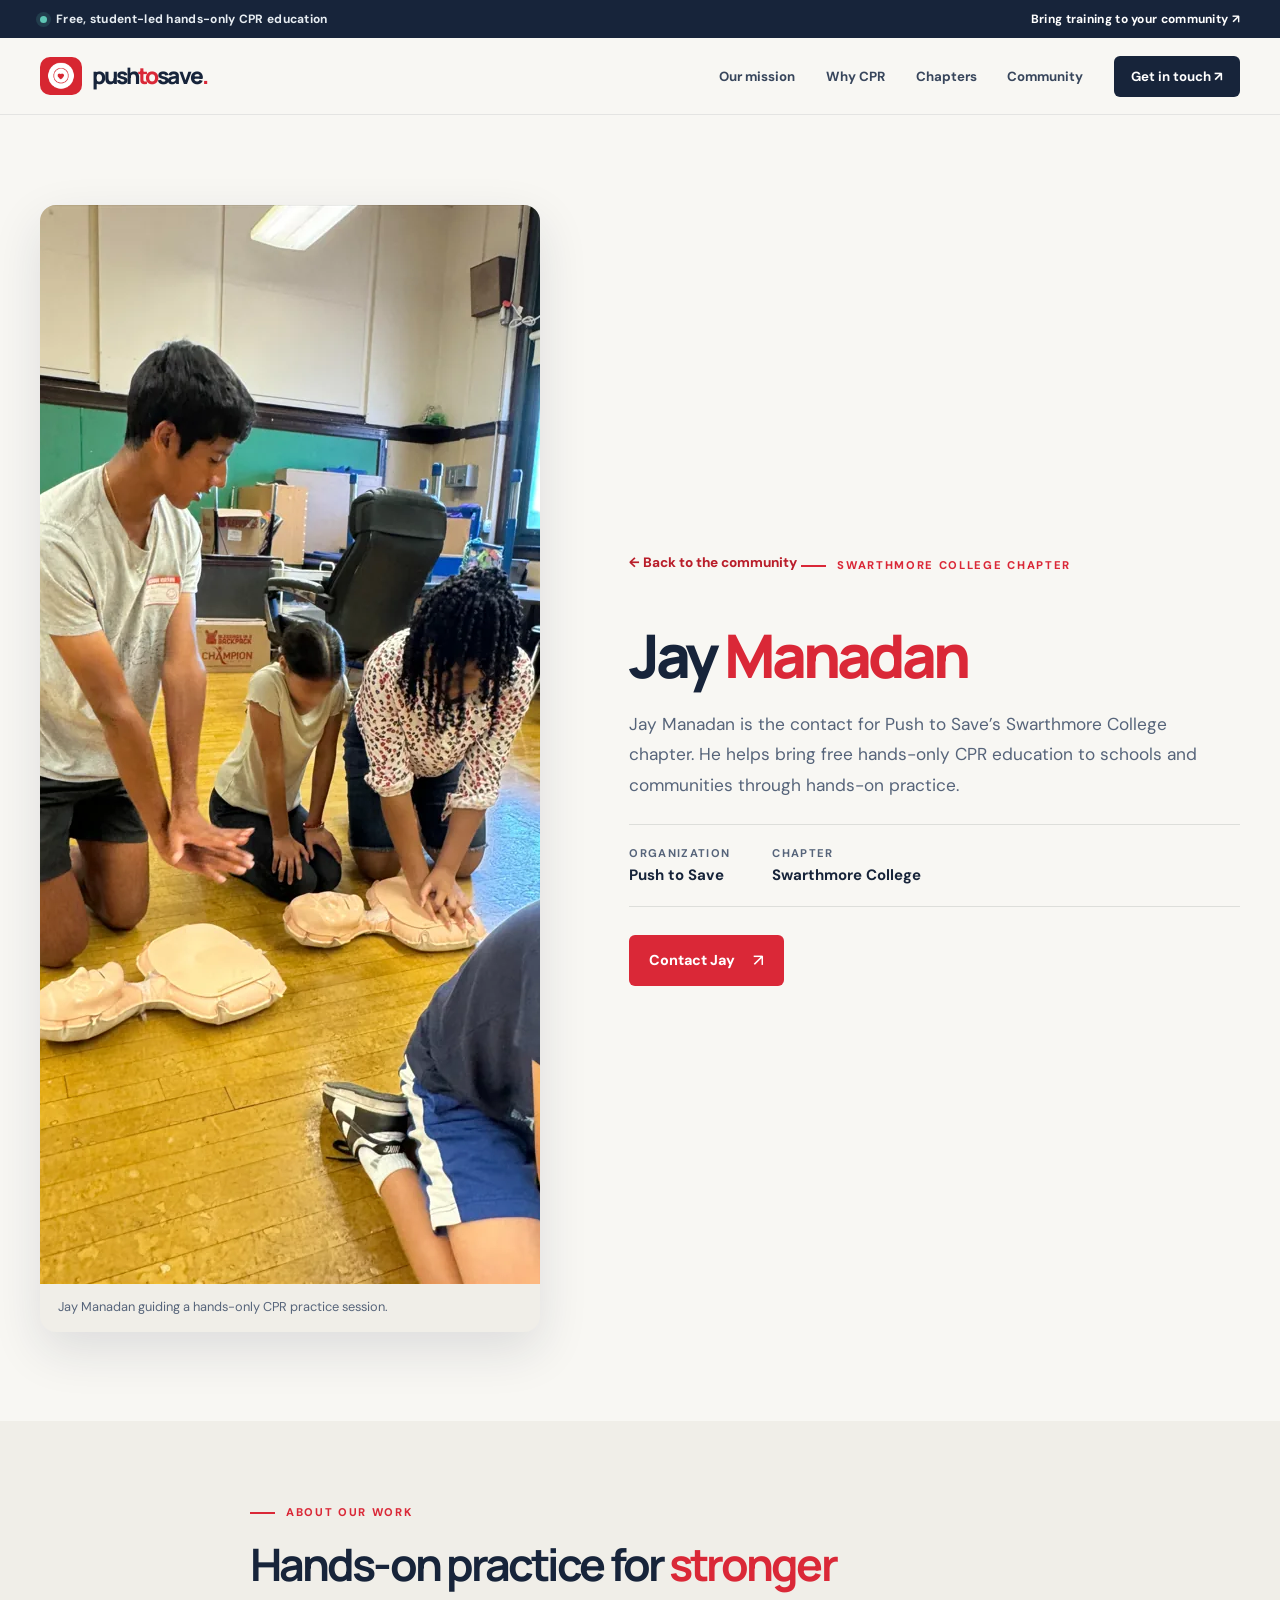
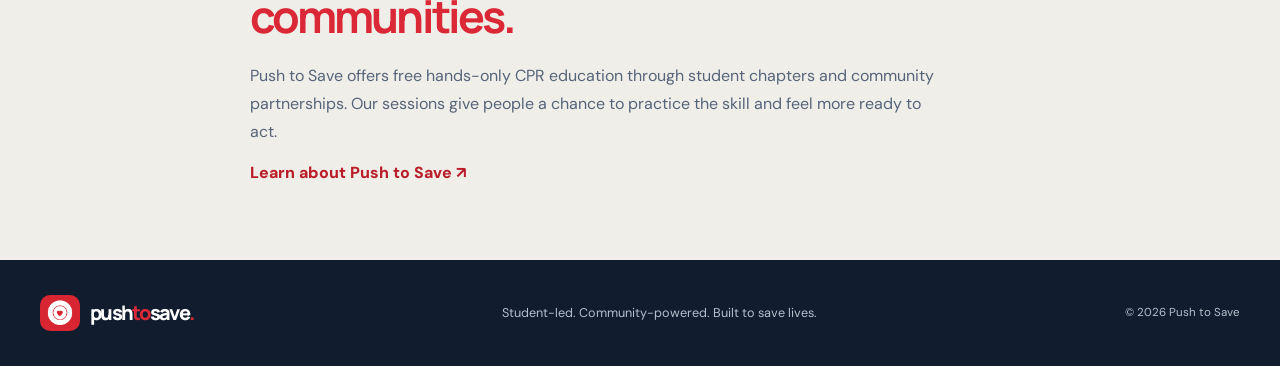
==== jay-manadan.html @ 49836dcf "Optimize Jay and Leena photos and add image search pages" ====
<!DOCTYPE html>
<html lang="en">
  <head>
    <meta charset="utf-8">
    <meta name="viewport" content="width=device-width, initial-scale=1">
    <meta name="theme-color" content="#17243a">
    <meta name="robots" content="index,follow,max-image-preview:large">
    <meta name="description" content="Meet Jay Manadan of Push to Save’s Swarthmore College chapter and see him teaching hands-only CPR.">
    <title>Jay Manadan | Push to Save CPR Education</title>
    <link rel="canonical" href="https://www.pushtosavelives.org/jay-manadan.html">
    <meta property="og:type" content="profile">
    <meta property="og:url" content="https://www.pushtosavelives.org/jay-manadan.html">
    <meta property="og:title" content="Jay Manadan | Push to Save">
    <meta property="og:description" content="Meet Jay Manadan of Push to Save’s Swarthmore College chapter and see him teaching hands-only CPR.">
    <meta property="og:image" content="https://www.pushtosavelives.org/images/jay-manadan-hands-only-cpr-807.webp">
    <script type="application/ld+json">{"@context":"https://schema.org","@type":"ProfilePage","@id":"https://www.pushtosavelives.org/jay-manadan.html#profile","url":"https://www.pushtosavelives.org/jay-manadan.html","name":"Jay Manadan | Push to Save","primaryImageOfPage":"https://www.pushtosavelives.org/images/jay-manadan-hands-only-cpr-807.webp","mainEntity":{"@type":"Person","@id":"https://www.pushtosavelives.org/jay-manadan.html#person","name":"Jay Manadan","description":"Push to Save chapter contact at Swarthmore College, helping bring free hands-only CPR education to schools and communities.","image":"https://www.pushtosavelives.org/images/jay-manadan-hands-only-cpr-807.webp","affiliation":{"@type":"Organization","name":"Push to Save","url":"https://www.pushtosavelives.org/"}}}</script>
    <link rel="icon" type="image/png" href="./Push%20To%20Save%20.png">
    <link rel="preconnect" href="https://fonts.googleapis.com">
    <link rel="preconnect" href="https://fonts.gstatic.com" crossorigin>
    <link href="https://fonts.googleapis.com/css2?family=DM+Sans:wght@400;500;600;700&family=Manrope:wght@400;500;600;700;800&display=swap" rel="stylesheet">
    <link rel="stylesheet" href="./styles.css">
    <script src="./script.js" defer></script>
  </head>
  <body>
    <a class="skip-link" href="#main">Skip to content</a>
    <div class="announcement">
      <div class="container announcement-inner">
        <span><span class="announcement-dot" aria-hidden="true"></span> Free, student-led hands-only CPR education</span>
        <a href="./#contact">Bring training to your community ↗</a>
      </div>
    </div>
    <header class="site-header">
      <div class="container header-inner">
        <a class="brand" href="./" aria-label="Push to Save home">
          <img src="./Push%20To%20Save%20.png" width="42" height="38" alt="">
          <span>push<span class="brand-accent">to</span>save<span class="brand-period">.</span></span>
        </a>
        <button class="menu-toggle" type="button" aria-expanded="false" aria-controls="primary-nav" aria-label="Open menu"><span></span><span></span><span></span></button>
        <nav id="primary-nav" class="primary-nav" aria-label="Primary navigation">
          <a href="./#mission">Our mission</a>
          <a href="./#why-cpr">Why CPR</a>
          <a href="./#chapters">Chapters</a>
          <a href="./#community">Community</a>
          <a class="nav-cta" href="./#contact">Get in touch ↗</a>
        </nav>
      </div>
    </header>
    <main id="main">
      <section class="profile-hero" aria-labelledby="profile-title">
        <div class="container profile-grid">
          <figure class="profile-photo">
            <img
              src="./images/jay-manadan-hands-only-cpr-807.webp"
              srcset="./images/jay-manadan-hands-only-cpr-480.webp 480w, ./images/jay-manadan-hands-only-cpr-807.webp 807w"
              sizes="(max-width: 800px) calc(100vw - 48px), 42vw"
              width="807"
              height="1079"
              alt="Jay Manadan guiding students through hands-only CPR practice"
              fetchpriority="high">
            <figcaption>Jay Manadan guiding a hands-only CPR practice session.</figcaption>
          </figure>
          <div class="profile-copy">
            <a class="profile-back" href="./#community">← Back to the community</a>
            <span class="eyebrow"><span class="eyebrow-line" aria-hidden="true"></span> Swarthmore College chapter</span>
            <h1 id="profile-title">Jay <em>Manadan</em></h1>
            <p class="profile-intro">Jay Manadan is the contact for Push to Save’s Swarthmore College chapter. He helps bring free hands-only CPR education to schools and communities through hands-on practice.</p>
            <div class="profile-details">
              <div><span>Organization</span><strong>Push to Save</strong></div>
              <div><span>Chapter</span><strong>Swarthmore College</strong></div>
            </div>
            <a class="button button-red" href="mailto:jmanada1@swarthmore.edu?subject=Push%20to%20Save%20chapter">Contact Jay <span aria-hidden="true">↗</span></a>
          </div>
        </div>
      </section>
      <section class="profile-about" aria-labelledby="profile-about-title">
        <div class="container profile-about-inner">
          <span class="eyebrow"><span class="eyebrow-line" aria-hidden="true"></span> About our work</span>
          <h2 id="profile-about-title">Hands-on practice for <em>stronger communities.</em></h2>
          <p>Push to Save offers free hands-only CPR education through student chapters and community partnerships. Our sessions give people a chance to practice the skill and feel more ready to act.</p>
          <a href="./#mission">Learn about Push to Save ↗</a>
        </div>
      </section>
    </main>
    <footer class="site-footer">
      <div class="container footer-inner">
        <a class="brand footer-brand" href="./" aria-label="Push to Save home">
          <img src="./Push%20To%20Save%20.png" width="40" height="36" alt="">
          <span>push<span class="brand-accent">to</span>save<span class="brand-period">.</span></span>
        </a>
        <p>Student-led. Community-powered. Built to save lives.</p>
        <span>© 2026 Push to Save</span>
      </div>
    </footer>
  </body>
</html>
---- styles.css ----
:root {
  --ink: #17243a;
  --ink-soft: #56647a;
  --red: #da2837;
  --red-dark: #b91e2a;
  --paper: #f8f7f3;
  --cream: #f0eee8;
  --line: #dddeda;
  --mint: #d7efea;
  --teal: #5fc6b5;
  --shadow: 0 18px 50px rgba(23, 36, 58, 0.12);
}
*,
*::before,
*::after {
  box-sizing: border-box;
}
html {
  scroll-behavior: smooth;
}
body {
  margin: 0;
  background: var(--paper);
  color: var(--ink);
  font-family: "DM Sans", Arial, sans-serif;
  -webkit-font-smoothing: antialiased;
}
img {
  display: block;
  max-width: 100%;
}
a {
  color: inherit;
}
button {
  font: inherit;
}
::selection {
  background: #e9a6aa;
  color: var(--ink);
}
:focus-visible {
  outline: 3px solid var(--teal);
  outline-offset: 4px;
}
.container {
  width: min(100% - 48px, 1200px);
  margin-inline: auto;
}
.skip-link {
  position: absolute;
  top: -60px;
  left: 16px;
  background: var(--ink);
  color: #fff;
  padding: 12px 16px;
  z-index: 100;
}
.skip-link:focus {
  top: 12px;
}
.announcement {
  background: var(--ink);
  color: #e7edf2;
  font-size: 0.75rem;
  font-weight: 700;
  letter-spacing: 0.025em;
}
.announcement-inner {
  min-height: 38px;
  display: flex;
  align-items: center;
  justify-content: space-between;
  gap: 16px;
}
.announcement-inner > span {
  display: flex;
  align-items: center;
  gap: 9px;
}
.announcement-dot {
  width: 7px;
  height: 7px;
  border-radius: 50%;
  background: var(--teal);
  box-shadow: 0 0 0 4px rgba(95, 198, 181, 0.15);
}
.announcement a {
  text-decoration: none;
  color: #fff;
}
.announcement a:hover {
  text-decoration: underline;
}
.site-header {
  position: sticky;
  top: 0;
  z-index: 50;
  background: rgba(248, 247, 243, 0.96);
  border-bottom: 1px solid rgba(23, 36, 58, 0.09);
  backdrop-filter: blur(16px);
}
.header-inner {
  min-height: 76px;
  display: flex;
  align-items: center;
  justify-content: space-between;
  gap: 28px;
}
.brand {
  display: inline-flex;
  align-items: center;
  gap: 10px;
  text-decoration: none;
  white-space: nowrap;
  font-family: Manrope, Arial, sans-serif;
  font-weight: 800;
  font-size: 1.42rem;
  letter-spacing: -0.085em;
  line-height: 1;
}
.brand img {
  border-radius: 10px;
}
.brand-accent,
.brand-period {
  color: var(--red);
}
.primary-nav {
  display: flex;
  align-items: center;
  gap: clamp(13px, 2.4vw, 32px);
}
.primary-nav > a {
  text-decoration: none;
  font-size: 0.83rem;
  font-weight: 700;
  color: #38465c;
  white-space: nowrap;
  transition: color 0.2s;
}
.primary-nav > a:hover {
  color: var(--red);
}
.primary-nav .nav-cta {
  padding: 12px 17px;
  background: var(--ink);
  color: #fff;
  border-radius: 6px;
}
.primary-nav .nav-cta:hover {
  background: var(--red);
  color: #fff;
}
.menu-toggle {
  display: none;
  border: 0;
  background: transparent;
  padding: 12px;
  cursor: pointer;
}
.menu-toggle span {
  display: block;
  width: 22px;
  height: 2px;
  background: var(--ink);
  margin: 5px 0;
  transition:
    transform 0.2s,
    opacity 0.2s;
}
section[id] {
  scroll-margin-top: 90px;
}
.hero {
  position: relative;
  overflow: hidden;
  background: var(--paper);
}
.hero-grid {
  display: grid;
  grid-template-columns: 1.08fr 0.92fr;
  gap: clamp(28px, 5vw, 72px);
  align-items: center;
  padding-block: clamp(50px, 7vw, 100px) clamp(62px, 7vw, 96px);
}
.eyebrow {
  display: inline-flex;
  align-items: center;
  gap: 11px;
  color: var(--red);
  text-transform: uppercase;
  letter-spacing: 0.15em;
  font-size: 0.7rem;
  font-weight: 800;
  line-height: 1.4;
}
.eyebrow-line {
  display: inline-block;
  flex: none;
  width: 25px;
  height: 2px;
  background: currentColor;
}
.eyebrow-light {
  color: var(--teal);
}
h1,
h2,
h3,
p {
  margin-top: 0;
}
h1,
h2,
h3 {
  font-family: Manrope, Arial, sans-serif;
  letter-spacing: -0.065em;
}
h1 {
  font-size: clamp(3rem, 4.7vw, 5.25rem);
  font-weight: 800;
  line-height: 1.04;
  margin: 22px 0 23px;
}
h1 em,
h2 em {
  color: var(--red);
  font-style: normal;
}
.hero-lead {
  max-width: 545px;
  font-size: 1.07rem;
  line-height: 1.75;
  color: var(--ink-soft);
  margin-bottom: 25px;
}
.hero-actions {
  display: flex;
  align-items: center;
  flex-wrap: wrap;
  gap: 18px 26px;
}
.button {
  display: inline-flex;
  align-items: center;
  justify-content: center;
  gap: 18px;
  text-decoration: none;
  white-space: nowrap;
  font-size: 0.9rem;
  font-weight: 800;
  min-height: 51px;
  padding: 14px 20px;
  border-radius: 6px;
  transition:
    transform 0.2s,
    background 0.2s,
    box-shadow 0.2s;
}
.button:hover {
  transform: translateY(-2px);
  box-shadow: 0 10px 24px rgba(23, 36, 58, 0.13);
}
.button-red {
  background: var(--red);
  color: #fff;
}
.button-red:hover {
  background: var(--red-dark);
}
.button-white {
  background: #fff;
  color: var(--ink);
}
.button-white:hover {
  background: var(--mint);
}
.button span {
  font-size: 1.05rem;
  font-weight: 500;
}
.text-link {
  font-size: 0.9rem;
  font-weight: 800;
  text-decoration: none;
  border-bottom: 1px solid currentColor;
  padding-bottom: 3px;
}
.text-link:hover {
  color: var(--red);
}
.text-link-red {
  color: var(--red);
}
.hero-note {
  display: flex;
  align-items: center;
  gap: 9px;
  margin-top: 34px;
  font-size: 0.78rem;
  color: var(--ink-soft);
  font-weight: 700;
}
.hero-note-icon {
  display: grid;
  place-items: center;
  width: 24px;
  height: 24px;
  border-radius: 50%;
  background: #ffe5e4;
  color: var(--red);
  font-size: 0.75rem;
}
.hero-media {
  position: relative;
  min-width: 0;
  padding: 16px 38px 16px 0;
}
.hero-media::before {
  content: "";
  position: absolute;
  inset: 0 22px 32px 35px;
  background: #eee8dc;
  border-radius: 170px 170px 20px 20px;
  transform: rotate(4deg);
}
.hero-image-wrap {
  position: relative;
  overflow: hidden;
  height: clamp(430px, 43vw, 570px);
  border-radius: 170px 170px 20px 20px;
  box-shadow: var(--shadow);
  background: #d4c9b4;
}
.hero-image-wrap img {
  width: 100%;
  height: 100%;
  object-fit: cover;
  object-position: center 37%;
}
.hero-sticker {
  position: absolute;
  right: -4px;
  bottom: 62px;
  width: 147px;
  height: 147px;
  border-radius: 50%;
  background: var(--red);
  color: #fff;
  display: flex;
  align-items: center;
  justify-content: center;
  flex-direction: column;
  text-align: center;
  box-shadow: 0 10px 22px rgba(23, 36, 58, 0.2);
  transform: rotate(10deg);
  border: 5px solid var(--paper);
}
.hero-sticker > span:first-child {
  font-size: 1.35rem;
  line-height: 1;
}
.hero-sticker strong {
  font-family: Manrope, sans-serif;
  font-size: 1.7rem;
  letter-spacing: -0.06em;
  line-height: 1.1;
}
.hero-sticker > span:last-child {
  text-transform: uppercase;
  letter-spacing: 0.08em;
  font-size: 0.59rem;
  font-weight: 800;
  line-height: 1.35;
}
.hero-photo-caption {
  position: absolute;
  left: 17px;
  bottom: -13px;
  transform: rotate(-90deg);
  transform-origin: left center;
  font-size: 0.61rem;
  text-transform: uppercase;
  letter-spacing: 0.15em;
  font-weight: 800;
  color: #6a7483;
}
.hero-bottom {
  height: 53px;
  background: var(--red);
  color: #fff;
  display: flex;
  align-items: center;
  justify-content: center;
  gap: clamp(22px, 4vw, 58px);
  font:
    800 0.7rem Manrope,
    sans-serif;
  text-transform: uppercase;
  letter-spacing: 0.22em;
}
.hero-bottom-pulse {
  font-size: 1rem;
  letter-spacing: -0.2em;
  font-weight: 400;
  opacity: 0.7;
}
.impact-strip {
  background: var(--ink);
  color: #fff;
}
.impact-grid {
  display: grid;
  grid-template-columns: repeat(3, 1fr);
}
.impact-grid > div {
  display: flex;
  align-items: center;
  gap: 19px;
  padding: 35px 30px;
  border-right: 1px solid rgba(255, 255, 255, 0.15);
}
.impact-grid > div:first-child {
  padding-left: 0;
}
.impact-grid > div:last-child {
  border-right: 0;
}
.impact-grid strong {
  font:
    800 clamp(2.3rem, 3.3vw, 3.5rem)/1 Manrope,
    sans-serif;
  letter-spacing: -0.08em;
  white-space: nowrap;
}
.impact-grid strong span {
  color: var(--teal);
}
.impact-grid > div > span {
  max-width: 155px;
  font-size: 0.77rem;
  line-height: 1.45;
  color: #cbd5dc;
  font-weight: 600;
}
.section {
  padding-block: clamp(75px, 9vw, 132px);
}
.section-heading {
  margin-bottom: 44px;
}
.section-heading.centered {
  text-align: center;
  max-width: 700px;
  margin-inline: auto;
}
.section-heading h2,
.about-copy h2,
.why-intro h2,
.contact-inner h2 {
  font-size: clamp(2.4rem, 4.2vw, 4.5rem);
  line-height: 1.1;
  font-weight: 800;
  margin: 15px 0;
}
.section-heading p {
  max-width: 610px;
  margin: 0 auto;
  color: var(--ink-soft);
  line-height: 1.7;
  font-size: 1rem;
}
.mission-section {
  background: #fff;
}
.offer-grid {
  display: grid;
  grid-template-columns: repeat(3, 1fr);
  gap: 18px;
}
.offer-card {
  background: var(--paper);
  border: 1px solid #e7e8e3;
  border-radius: 12px;
  padding: 31px;
  min-height: 260px;
  transition:
    transform 0.2s,
    box-shadow 0.2s;
}
.offer-card:hover {
  transform: translateY(-4px);
  box-shadow: var(--shadow);
}
.offer-icon {
  display: grid;
  place-items: center;
  width: 44px;
  height: 44px;
  border-radius: 50%;
  background: #fce5e5;
  color: var(--red);
  font:
    800 0.75rem Manrope,
    sans-serif;
}
.offer-card h3 {
  font-size: 1.29rem;
  letter-spacing: -0.04em;
  margin: 27px 0 11px;
}
.offer-card p {
  color: var(--ink-soft);
  font-size: 0.9rem;
  line-height: 1.65;
  margin-bottom: 0;
}
.why-section {
  background: var(--ink);
  color: #fff;
  position: relative;
  overflow: hidden;
}
.why-section::after {
  content: "";
  position: absolute;
  right: -150px;
  top: -160px;
  width: 450px;
  height: 450px;
  border: 1px solid rgba(95, 198, 181, 0.13);
  border-radius: 50%;
  box-shadow:
    0 0 0 70px rgba(95, 198, 181, 0.035),
    0 0 0 140px rgba(95, 198, 181, 0.025);
  pointer-events: none;
}
.why-layout {
  position: relative;
  z-index: 1;
  display: grid;
  grid-template-columns: 0.85fr 1.15fr;
  gap: 35px 85px;
}
.why-intro h2 em {
  color: var(--teal);
}
.why-intro p {
  max-width: 435px;
  color: #c5cfd9;
  font-size: 1rem;
  line-height: 1.75;
  margin-bottom: 27px;
}
.why-stats {
  display: grid;
  grid-template-columns: repeat(2, 1fr);
  border-top: 1px solid rgba(255, 255, 255, 0.2);
  border-left: 1px solid rgba(255, 255, 255, 0.2);
}
.why-stat {
  min-height: 166px;
  padding: 25px;
  border-right: 1px solid rgba(255, 255, 255, 0.2);
  border-bottom: 1px solid rgba(255, 255, 255, 0.2);
}
.why-stat strong {
  display: block;
  color: var(--teal);
  font:
    800 clamp(2.2rem, 3vw, 3.5rem)/1.15 Manrope,
    sans-serif;
  letter-spacing: -0.08em;
  margin-bottom: 10px;
}
.why-stat strong span {
  font-size: 0.7em;
}
.why-stat > span {
  display: block;
  max-width: 215px;
  color: #c5cfd9;
  font-size: 0.82rem;
  line-height: 1.5;
}
.source-note {
  grid-column: 2;
  margin: 0;
  color: #9ba9b7;
  font-size: 0.72rem;
}
.source-note a {
  color: #dce4e8;
  text-underline-offset: 3px;
}
.about-section {
  background: var(--cream);
}
.about-grid {
  display: grid;
  grid-template-columns: 0.95fr 1.05fr;
  gap: clamp(45px, 8vw, 110px);
  align-items: center;
}
.about-media {
  position: relative;
  padding-right: 22px;
  padding-bottom: 22px;
}
.about-media::before {
  content: "";
  position: absolute;
  inset: 28px 0 0 30px;
  background: var(--red);
  border-radius: 8px;
}
.about-media img {
  position: relative;
  width: 100%;
  height: 530px;
  object-fit: cover;
  object-position: center 40%;
  border-radius: 8px;
}
.image-label {
  position: absolute;
  bottom: 45px;
  left: -22px;
  padding: 15px 18px;
  background: #fff;
  color: var(--ink);
  font:
    800 0.72rem Manrope,
    sans-serif;
  box-shadow: var(--shadow);
}
.about-copy h2 {
  max-width: 520px;
}
.about-copy p {
  max-width: 560px;
  font-size: 1rem;
  line-height: 1.75;
  color: var(--ink-soft);
  margin: 0 0 18px;
}
.about-copy .text-link {
  display: inline-block;
  margin-top: 12px;
}
.chapters-section {
  background: #fff;
}
.chapters-heading {
  display: flex;
  align-items: end;
  justify-content: space-between;
  gap: 35px;
}
.chapters-heading h2 {
  max-width: 620px;
  margin-bottom: 0;
}
.chapters-heading p {
  max-width: 290px;
  margin: 0 0 5px;
}
.chapters-grid {
  display: grid;
  grid-template-columns: repeat(3, 1fr);
  gap: 17px;
}
.chapter-card {
  display: flex;
  flex-direction: column;
  min-height: 215px;
  padding: 26px;
  background: var(--paper);
  border: 1px solid #e8e8e4;
  border-radius: 10px;
}
.chapter-number {
  font-size: 0.67rem;
  font-weight: 800;
  color: var(--red);
  text-transform: uppercase;
  letter-spacing: 0.14em;
}
.chapter-card h3 {
  font-size: 1.25rem;
  line-height: 1.35;
  margin: 25px 0 auto;
}
.chapter-card a {
  color: var(--red);
  font-size: 0.78rem;
  font-weight: 800;
  text-decoration: none;
  margin-top: 20px;
}
.chapter-card a:hover {
  text-decoration: underline;
}
.start-chapter {
  margin-top: 20px;
  background: #f8e7e3;
  border-radius: 10px;
  padding: 30px 35px;
  display: flex;
  align-items: center;
  justify-content: space-between;
  gap: 24px;
}
.start-chapter .eyebrow {
  color: var(--red);
}
.start-chapter h3 {
  font-size: 1.5rem;
  margin: 8px 0 6px;
}
.start-chapter p {
  color: var(--ink-soft);
  font-size: 0.88rem;
  margin: 0;
}
.community-section {
  background: var(--paper);
}
.photo-grid {
  display: grid;
  grid-template-columns: 1.35fr 1fr 1fr;
  gap: 15px;
}
.photo-grid figure {
  position: relative;
  overflow: hidden;
  margin: 0;
  height: 370px;
  border-radius: 9px;
  background: #e1ded8;
}
.photo-grid img {
  width: 100%;
  height: 100%;
  object-fit: cover;
  transition: transform 0.4s;
}
.photo-grid figure:hover img {
  transform: scale(1.04);
}
.photo-grid figcaption {
  position: absolute;
  bottom: 0;
  left: 0;
  right: 0;
  padding: 35px 18px 17px;
  background: linear-gradient(transparent, rgba(8, 16, 28, 0.7));
  color: #fff;
  font-size: 0.79rem;
  font-weight: 700;
}
.photo-grid .photo-wide img {
  object-position: center 30%;
}
.contact-section {
  background: var(--red);
  color: #fff;
  padding-block: clamp(65px, 8vw, 105px);
}
.contact-inner {
  display: flex;
  align-items: center;
  justify-content: space-between;
  gap: 45px;
}
.contact-inner .eyebrow {
  color: #ffe4d9;
}
.contact-inner h2 {
  max-width: 740px;
  margin-bottom: 15px;
}
.contact-inner h2 em {
  color: #ffd9d3;
}
.contact-inner p {
  color: #ffe6e6;
  font-size: 1rem;
  line-height: 1.6;
  margin: 0;
}
.contact-actions {
  display: flex;
  flex: none;
  flex-direction: column;
  align-items: flex-start;
  gap: 16px;
}
.contact-actions > a:last-child {
  font-size: 0.84rem;
  font-weight: 800;
  text-decoration: underline;
  text-underline-offset: 4px;
}
.site-footer {
  background: #111d2f;
  color: #fff;
  padding-block: 35px;
}
.footer-inner {
  display: flex;
  align-items: center;
  justify-content: space-between;
  gap: 18px;
}
.footer-brand {
  color: #fff;
  font-size: 1.25rem;
}
.footer-inner p {
  font-size: 0.79rem;
  color: #b4c1cc;
  margin: 0;
}
.footer-inner > span {
  font-size: 0.72rem;
  color: #b4c1cc;
}
@media (max-width: 1050px) {
  h1 {
    font-size: clamp(3.2rem, 5.6vw, 5rem);
  }
  .hero-grid {
    gap: 32px;
  }
  .hero-media {
    padding-right: 18px;
  }
  .hero-sticker {
    right: -14px;
  }
  .impact-grid > div {
    padding-inline: 18px;
  }
  .why-layout {
    gap: 35px 45px;
  }
}
@media (max-width: 800px) {
  .container {
    width: min(100% - 36px, 1200px);
  }
  .header-inner {
    min-height: 68px;
  }
  .menu-toggle {
    display: block;
    margin-left: auto;
  }
  .primary-nav {
    display: none;
    position: absolute;
    top: 100%;
    left: 0;
    right: 0;
    background: var(--paper);
    padding: 14px 18px 20px;
    border-bottom: 1px solid var(--line);
    box-shadow: 0 15px 25px rgba(23, 36, 58, 0.08);
    flex-direction: column;
    align-items: stretch;
    gap: 0;
  }
  .primary-nav.is-open {
    display: flex;
  }
  .primary-nav > a {
    padding: 14px 8px;
    font-size: 0.97rem;
  }
  .primary-nav .nav-cta {
    margin-top: 8px;
    text-align: center;
  }
  .menu-toggle[aria-expanded="true"] span:nth-child(1) {
    transform: translateY(7px) rotate(45deg);
  }
  .menu-toggle[aria-expanded="true"] span:nth-child(2) {
    opacity: 0;
  }
  .menu-toggle[aria-expanded="true"] span:nth-child(3) {
    transform: translateY(-7px) rotate(-45deg);
  }
  .hero-grid {
    grid-template-columns: 1fr;
    padding-block: 58px 72px;
  }
  .hero-copy {
    max-width: 660px;
  }
  .hero-media {
    width: min(100%, 590px);
    margin-inline: auto;
    padding-right: 30px;
  }
  .hero-image-wrap {
    height: 590px;
  }
  .hero-sticker {
    right: 0;
  }
  .impact-grid > div {
    gap: 10px;
    padding: 27px 15px;
  }
  .impact-grid strong {
    font-size: 2.3rem;
  }
  .impact-grid > div > span {
    font-size: 0.7rem;
  }
  .offer-grid {
    gap: 12px;
  }
  .offer-card {
    padding: 23px;
  }
  .why-layout {
    grid-template-columns: 1fr;
    gap: 35px;
  }
  .why-intro {
    max-width: 640px;
  }
  .source-note {
    grid-column: 1;
  }
  .about-grid {
    gap: 48px;
  }
  .about-media img {
    height: 450px;
  }
  .chapters-heading {
    align-items: start;
    flex-direction: column;
  }
  .chapters-heading p {
    max-width: 600px;
  }
  .contact-inner {
    align-items: start;
    flex-direction: column;
  }
}
@media (max-width: 600px) {
  .announcement-inner {
    justify-content: center;
    text-align: center;
  }
  .announcement-inner > a {
    display: none;
  }
  .brand {
    font-size: 1.28rem;
  }
  .brand img {
    width: 36px;
    height: auto;
  }
  .hero-grid {
    padding-block: 49px 61px;
  }
  .eyebrow {
    font-size: 0.63rem;
    letter-spacing: 0.12em;
  }
  h1 {
    font-size: clamp(2.74rem, 10.5vw, 4.3rem);
    white-space: normal;
    letter-spacing: -0.075em;
    margin: 18px 0;
  }
  .hero-lead {
    font-size: 0.97rem;
    line-height: 1.68;
  }
  .hero-actions {
    align-items: stretch;
    gap: 18px;
    flex-direction: column;
  }
  .hero-actions .button {
    width: 100%;
  }
  .hero-actions .text-link {
    align-self: flex-start;
  }
  .hero-note {
    margin-top: 23px;
  }
  .hero-media {
    padding: 12px 22px 13px 0;
    width: 100%;
  }
  .hero-media::before {
    inset: 0 7px 26px 26px;
  }
  .hero-image-wrap {
    height: 470px;
    border-radius: 130px 130px 17px 17px;
  }
  .hero-sticker {
    width: 119px;
    height: 119px;
    right: -5px;
    bottom: 37px;
  }
  .hero-sticker strong {
    font-size: 1.35rem;
  }
  .hero-sticker > span:last-child {
    font-size: 0.5rem;
  }
  .hero-photo-caption {
    display: none;
  }
  .hero-bottom {
    gap: 17px;
    font-size: 0.54rem;
    letter-spacing: 0.14em;
  }
  .hero-bottom-pulse {
    font-size: 0.8rem;
  }
  .impact-grid {
    grid-template-columns: 1fr;
  }
  .impact-grid > div,
  .impact-grid > div:first-child {
    padding: 21px 0;
    border-right: 0;
    border-bottom: 1px solid rgba(255, 255, 255, 0.15);
  }
  .impact-grid > div:last-child {
    border-bottom: 0;
  }
  .impact-grid strong {
    width: 128px;
    font-size: 2.55rem;
  }
  .impact-grid > div > span {
    font-size: 0.79rem;
    max-width: none;
  }
  .section {
    padding-block: 70px;
  }
  .section-heading {
    margin-bottom: 32px;
  }
  .section-heading h2,
  .about-copy h2,
  .why-intro h2,
  .contact-inner h2 {
    font-size: clamp(2.28rem, 9vw, 3.3rem);
  }
  .offer-grid,
  .chapters-grid,
  .photo-grid {
    grid-template-columns: 1fr;
  }
  .offer-card {
    min-height: auto;
    padding: 25px;
  }
  .offer-card h3 {
    margin-top: 19px;
  }
  .why-stats {
    grid-template-columns: 1fr 1fr;
  }
  .why-stat {
    min-height: 166px;
    padding: 19px 14px;
  }
  .why-stat strong {
    font-size: clamp(1.7rem, 7vw, 2.5rem);
  }
  .why-stat > span {
    font-size: 0.74rem;
  }
  .about-grid {
    grid-template-columns: 1fr;
  }
  .about-media {
    max-width: 500px;
    margin-inline: auto;
  }
  .about-media img {
    height: 430px;
  }
  .image-label {
    left: -8px;
  }
  .chapter-card {
    min-height: 180px;
  }
  .chapter-card h3 {
    font-size: 1.3rem;
    margin-top: 17px;
  }
  .start-chapter {
    align-items: stretch;
    flex-direction: column;
    padding: 27px;
  }
  .start-chapter .button {
    width: 100%;
  }
  .photo-grid {
    gap: 12px;
  }
  .photo-grid figure {
    height: 310px;
  }
  .photo-grid .photo-wide {
    height: 380px;
  }
  .contact-actions {
    width: 100%;
  }
  .contact-actions .button {
    width: 100%;
  }
  .footer-inner {
    align-items: flex-start;
    flex-direction: column;
  }
  .footer-inner p {
    line-height: 1.5;
  }
}
@media (max-width: 380px) {
  .container {
    width: min(100% - 30px, 1200px);
  }
  h1 {
    font-size: 2.55rem;
  }
  .hero-image-wrap {
    height: 405px;
  }
  .hero-bottom {
    gap: 11px;
  }
  .hero-bottom-pulse {
    display: none;
  }
  .why-stat {
    min-height: 180px;
  }
  .why-stat strong {
    font-size: 1.63rem;
  }
}
@media (prefers-reduced-motion: reduce) {
  html {
    scroll-behavior: auto;
  }
  *,
  *::before,
  *::after {
    transition-duration: 0.01ms !important;
    animation-duration: 0.01ms !important;
  }
}


.photo-grid figcaption a {
  color: inherit;
  text-decoration: underline;
  text-decoration-color: rgba(255, 255, 255, 0.75);
  text-underline-offset: 3px;
}
.profile-hero {
  padding-block: clamp(55px, 7vw, 95px);
}
.profile-grid {
  display: grid;
  grid-template-columns: minmax(0, 0.9fr) minmax(0, 1.1fr);
  gap: clamp(35px, 7vw, 95px);
  align-items: center;
}
.profile-photo {
  margin: 0;
  overflow: hidden;
  border-radius: 16px;
  background: var(--cream);
  box-shadow: var(--shadow);
}
.profile-photo img {
  width: 100%;
  aspect-ratio: 4 / 5;
  object-fit: cover;
  object-position: center 30%;
}
.profile-photo figcaption {
  padding: 13px 18px 16px;
  color: var(--ink-soft);
  font-size: 0.8rem;
  line-height: 1.5;
}
.profile-back {
  display: inline-block;
  margin-bottom: 35px;
  color: var(--red-dark);
  font-size: 0.85rem;
  font-weight: 800;
  text-decoration: none;
}
.profile-back:hover,
.profile-about a:hover {
  text-decoration: underline;
}
.profile-copy h1 {
  margin-block: 18px 23px;
}
.profile-intro {
  max-width: 590px;
  color: var(--ink-soft);
  font-size: 1.08rem;
  line-height: 1.75;
}
.profile-details {
  display: flex;
  flex-wrap: wrap;
  gap: 20px 42px;
  padding-block: 21px;
  margin-block: 24px 28px;
  border-block: 1px solid var(--line);
}
.profile-details div {
  display: grid;
  gap: 5px;
}
.profile-details span {
  color: var(--ink-soft);
  font-size: 0.7rem;
  font-weight: 700;
  letter-spacing: 0.12em;
  text-transform: uppercase;
}
.profile-details strong {
  font-size: 0.94rem;
}
.profile-about {
  padding-block: clamp(55px, 6vw, 85px);
  background: var(--cream);
}
.profile-about-inner {
  max-width: 780px;
}
.profile-about h2 {
  font-size: clamp(2rem, 3.5vw, 3.4rem);
  line-height: 1.16;
  margin-block: 17px 20px;
}
.profile-about p {
  max-width: 700px;
  color: var(--ink-soft);
  line-height: 1.75;
}
.profile-about a {
  color: var(--red-dark);
  font-weight: 800;
  text-decoration: none;
}
@media (max-width: 800px) {
  .profile-grid {
    grid-template-columns: 1fr;
  }
  .profile-photo {
    max-width: 550px;
    width: 100%;
    margin-inline: auto;
  }
}
@media (max-width: 600px) {
  .profile-hero {
    padding-block: 38px 65px;
  }
  .profile-back {
    margin-bottom: 18px;
  }
  .profile-copy h1 {
    font-size: clamp(2.8rem, 12vw, 4rem);
  }
  .profile-intro {
    font-size: 1rem;
  }
  .profile-copy .button {
    width: 100%;
  }
}
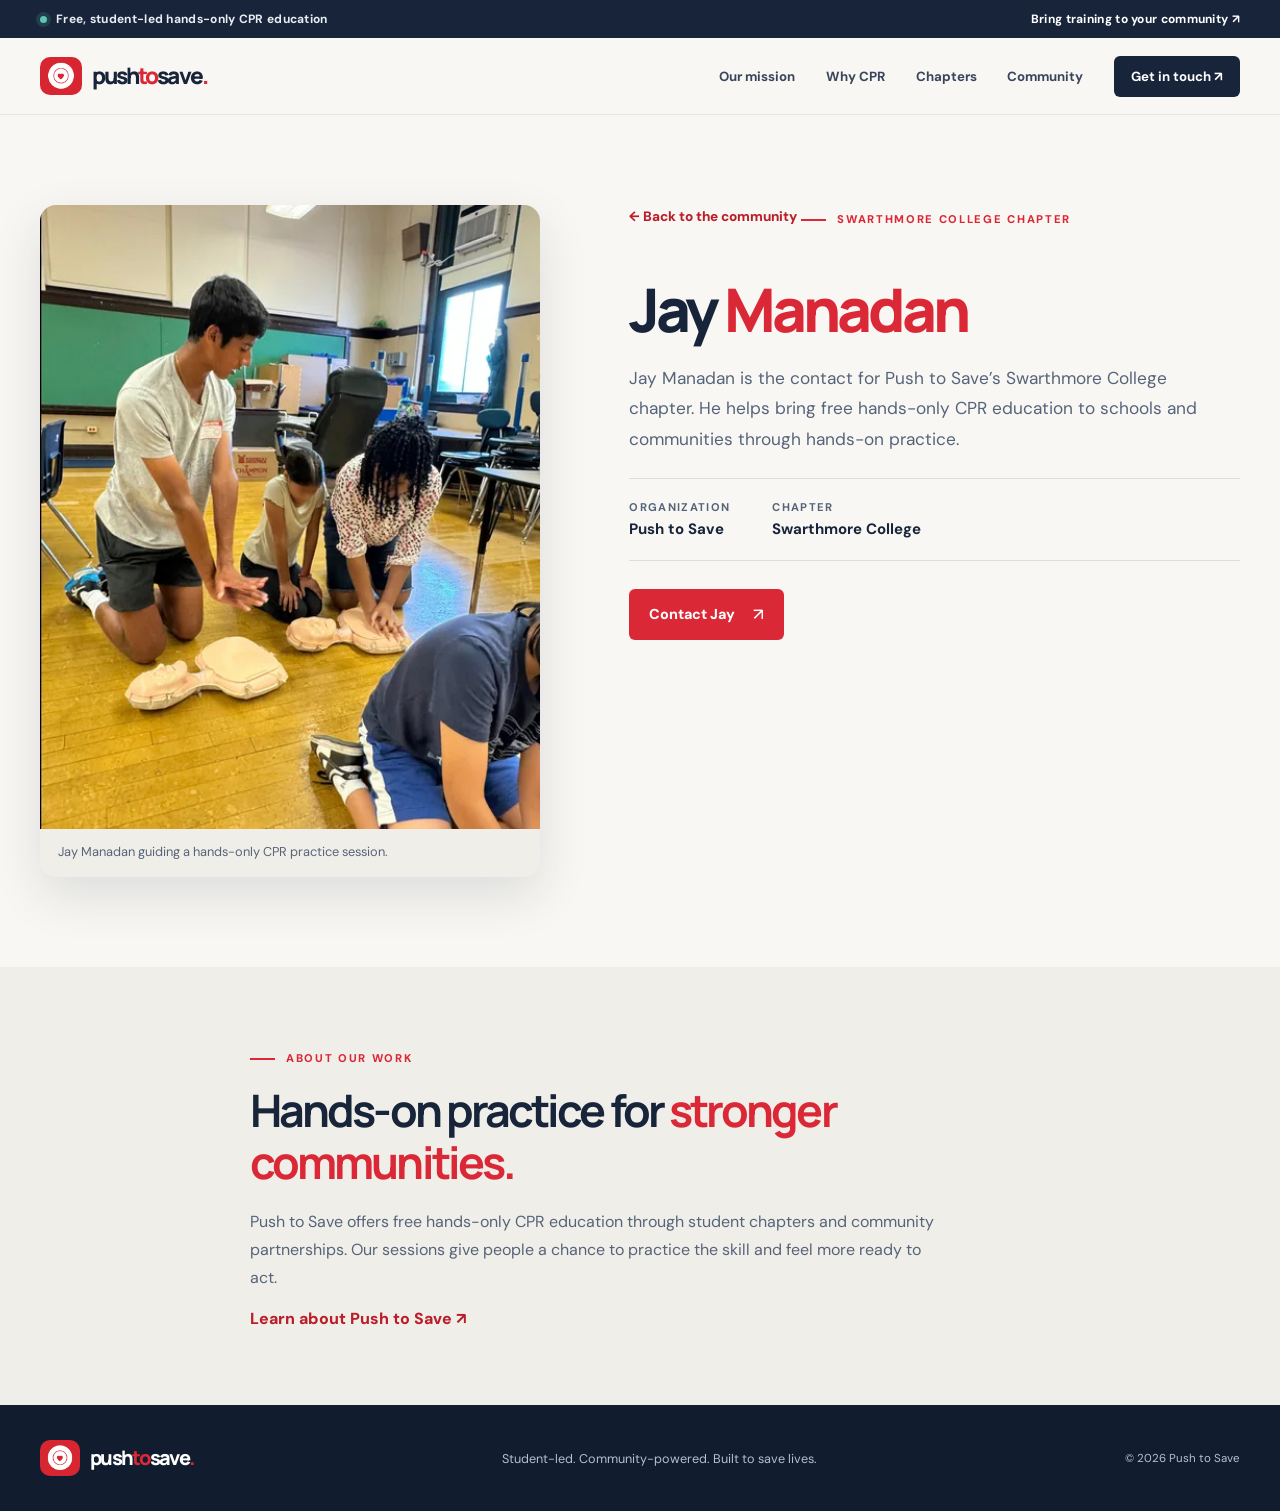
==== commit 59c72b53: "Refresh profile stylesheet after mobile photo fix" ====
--- a/jay-manadan.html
+++ b/jay-manadan.html
@@ -18,7 +18,7 @@
     <link rel="preconnect" href="https://fonts.googleapis.com">
     <link rel="preconnect" href="https://fonts.gstatic.com" crossorigin>
     <link href="https://fonts.googleapis.com/css2?family=DM+Sans:wght@400;500;600;700&family=Manrope:wght@400;500;600;700;800&display=swap" rel="stylesheet">
-    <link rel="stylesheet" href="./styles.css">
+    <link rel="stylesheet" href="./styles.css?v=20261012">
     <script src="./script.js" defer></script>
   </head>
   <body>
--- a/styles.css
+++ b/styles.css
@@ -1191,7 +1191,7 @@
   display: grid;
   grid-template-columns: minmax(0, 0.9fr) minmax(0, 1.1fr);
   gap: clamp(35px, 7vw, 95px);
-  align-items: center;
+  align-items: start;
 }
 .profile-photo {
   margin: 0;
@@ -1202,6 +1202,7 @@
 }
 .profile-photo img {
   width: 100%;
+  height: auto;
   aspect-ratio: 4 / 5;
   object-fit: cover;
   object-position: center 30%;
@@ -1291,6 +1292,10 @@
   .profile-hero {
     padding-block: 38px 65px;
   }
+  .profile-photo img {
+    aspect-ratio: 1 / 1;
+    object-position: center 50%;
+  }
   .profile-back {
     margin-bottom: 18px;
   }
